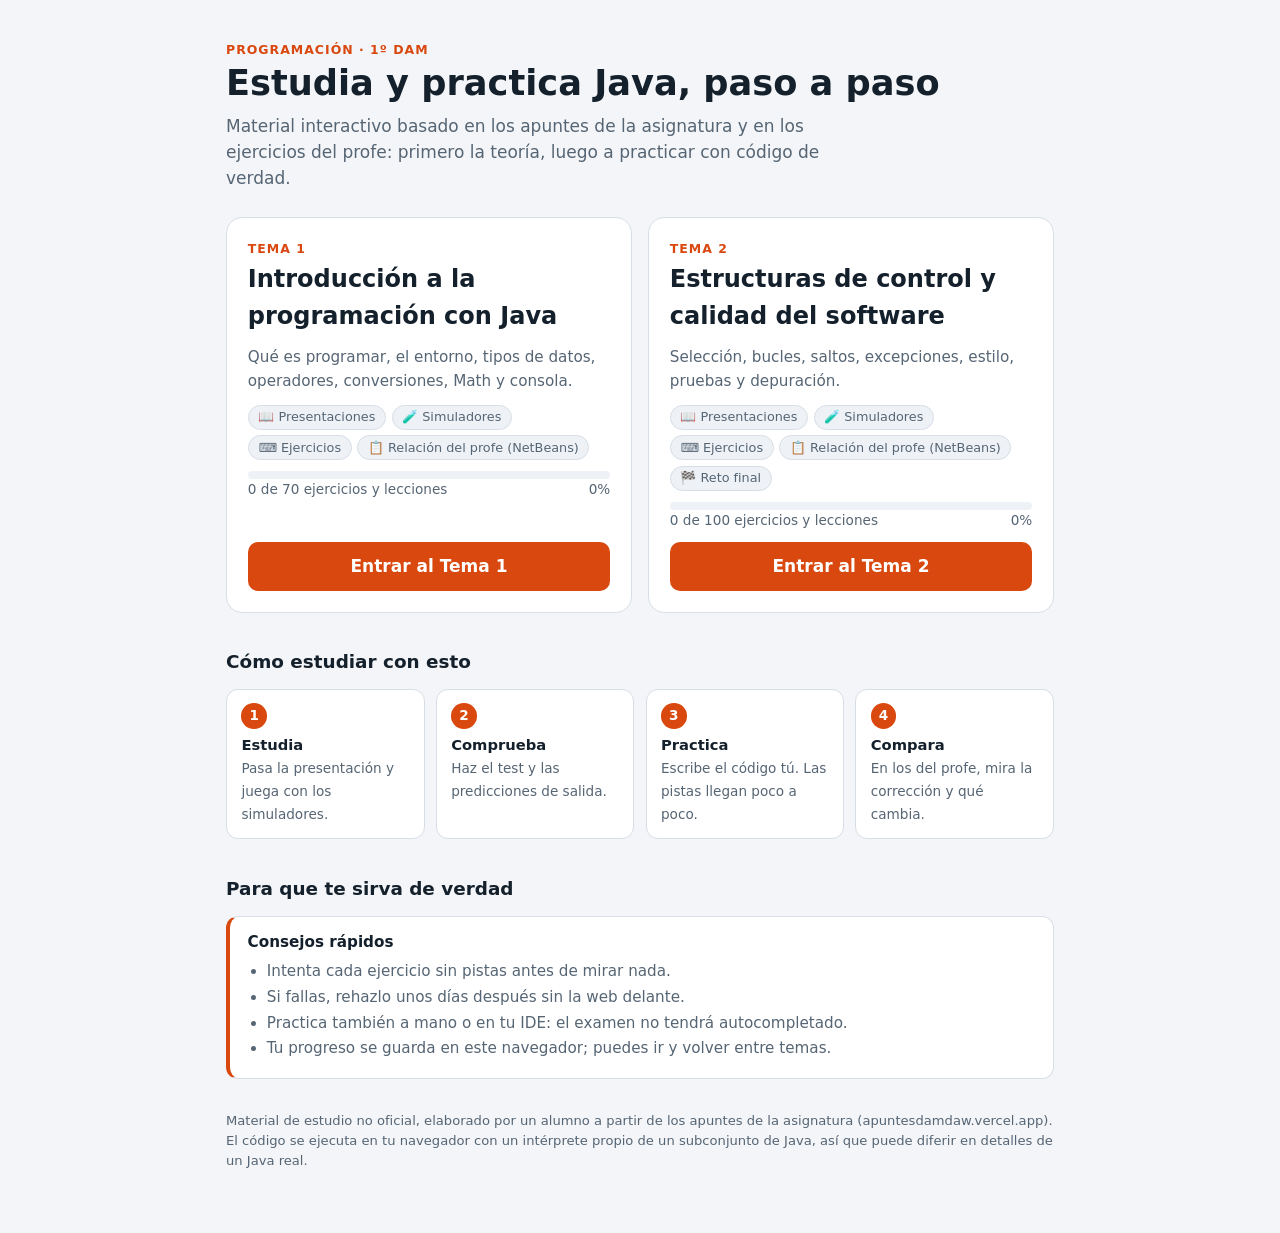
==== index.html @ 3f3ed9d2 "Add files via upload" ====
<!DOCTYPE html>
<html lang="es"><head><meta charset="utf-8"><meta name="viewport" content="width=device-width, initial-scale=1">
<title>Programación 1º DAM · Estudio interactivo</title>
<style>
:root{--bg:#f3f5f8;--surface:#fff;--soft:#eef2f6;--ink:#14202b;--muted:#566574;--line:#d7dee6;--accent:#d9480f;--ok:#2f9e44}
@media(prefers-color-scheme:dark){:root{--bg:#0d141b;--surface:#151f29;--soft:#1b2733;--ink:#e6edf3;--muted:#93a3b3;--line:#263543;--accent:#ff8a4c;--ok:#51cf66}}
*{box-sizing:border-box}body{margin:0;background:var(--bg);color:var(--ink);font:17px/1.55 system-ui,-apple-system,"Segoe UI",sans-serif}
main{max-width:860px;margin:0 auto;padding:2.5rem 16px 3rem}
.eyebrow{font-size:.78rem;font-weight:800;letter-spacing:.08em;text-transform:uppercase;color:var(--accent)}
h1{font-size:2.2rem;line-height:1.15;margin:.2rem 0 .6rem}
.lead{color:var(--muted);margin:0 0 1.6rem;max-width:60ch}
h2{font-size:1.15rem;margin:2.2rem 0 .8rem}
.themes{display:grid;gap:1rem;grid-template-columns:1fr 1fr}
@media(max-width:700px){.themes{grid-template-columns:1fr}h1{font-size:1.75rem}}
.tema{background:var(--surface);border:1px solid var(--line);border-radius:16px;padding:1.3rem;display:flex;flex-direction:column;gap:.7rem}
.tema h3{margin:0;font-size:1.5rem}.tema h3 small{display:block;font-size:.78rem;color:var(--accent);letter-spacing:.08em;text-transform:uppercase;margin-bottom:.15rem}
.tema p{margin:0;color:var(--muted);font-size:.95rem}
.chips{display:flex;flex-wrap:wrap;gap:.35rem}.chips span{background:var(--soft);border:1px solid var(--line);border-radius:999px;padding:.1rem .6rem;font-size:.8rem;color:var(--muted)}
.bar{height:8px;background:var(--soft);border-radius:99px;overflow:hidden}.bar i{display:block;height:100%;width:0;background:var(--ok);transition:width .4s}
.meta{display:flex;justify-content:space-between;font-size:.85rem;color:var(--muted)}
.btn{display:block;text-align:center;text-decoration:none;font-weight:700;padding:.7rem 1rem;border-radius:10px;background:var(--accent);color:#fff;margin-top:auto}
@media(prefers-color-scheme:dark){.btn{color:#1a1208}}
.btn:hover{filter:brightness(1.08)}
.flow{display:grid;grid-template-columns:repeat(4,1fr);gap:.7rem;counter-reset:s;padding:0;list-style:none;margin:0}
@media(max-width:700px){.flow{grid-template-columns:1fr 1fr}}
.flow li{counter-increment:s;background:var(--surface);border:1px solid var(--line);border-radius:12px;padding:.8rem .9rem;font-size:.92rem}
.flow li::before{content:counter(s);display:inline-grid;place-items:center;width:1.6rem;height:1.6rem;border-radius:50%;background:var(--accent);color:#fff;font-weight:800;font-size:.85rem;margin-bottom:.35rem}
.flow b{display:block}.flow span{color:var(--muted);font-size:.85rem}
.tips{background:var(--surface);border:1px solid var(--line);border-left:4px solid var(--accent);border-radius:12px;padding:.9rem 1.1rem;font-size:.95rem}
.tips ul{margin:.3rem 0 0;padding-left:1.2rem;color:var(--muted)}.tips li{margin:.15rem 0}.tips b{color:var(--ink)}
.foot{margin-top:2rem;font-size:.82rem;color:var(--muted)}
</style></head><body><main>
<div class="eyebrow">Programación · 1º DAM</div>
<h1>Estudia y practica Java, paso a paso</h1>
<p class="lead">Material interactivo basado en los apuntes de la asignatura y en los ejercicios del profe: primero la teoría, luego a practicar con código de verdad.</p>

<div class="themes">
 <section class="tema" data-key="t1" data-total="70">
  <h3><small>Tema 1</small>Introducción a la programación con Java</h3>
  <p>Qué es programar, el entorno, tipos de datos, operadores, conversiones, Math y consola.</p>
  <div class="chips"><span>📖 Presentaciones</span><span>🧪 Simuladores</span><span>⌨️ Ejercicios</span><span>📋 Relación del profe (NetBeans)</span></div>
  <div><div class="bar"><i></i></div><div class="meta"><span class="txt">0 de 70 ejercicios y lecciones</span><span class="pct">0%</span></div></div>
  <a class="btn" href="tema1.html">Entrar al Tema 1</a>
 </section>
 <section class="tema" data-key="t2" data-total="100">
  <h3><small>Tema 2</small>Estructuras de control y calidad del software</h3>
  <p>Selección, bucles, saltos, excepciones, estilo, pruebas y depuración.</p>
  <div class="chips"><span>📖 Presentaciones</span><span>🧪 Simuladores</span><span>⌨️ Ejercicios</span><span>📋 Relación del profe (NetBeans)</span><span>🏁 Reto final</span></div>
  <div><div class="bar"><i></i></div><div class="meta"><span class="txt">0 de 100 ejercicios y lecciones</span><span class="pct">0%</span></div></div>
  <a class="btn" href="tema2.html">Entrar al Tema 2</a>
 </section>
</div>

<h2>Cómo estudiar con esto</h2>
<ol class="flow">
 <li><b>Estudia</b><span>Pasa la presentación y juega con los simuladores.</span></li>
 <li><b>Comprueba</b><span>Haz el test y las predicciones de salida.</span></li>
 <li><b>Practica</b><span>Escribe el código tú. Las pistas llegan poco a poco.</span></li>
 <li><b>Compara</b><span>En los del profe, mira la corrección y qué cambia.</span></li>
</ol>

<h2>Para que te sirva de verdad</h2>
<div class="tips"><b>Consejos rápidos</b><ul>
 <li>Intenta cada ejercicio sin pistas antes de mirar nada.</li>
 <li>Si fallas, rehazlo unos días después sin la web delante.</li>
 <li>Practica también a mano o en tu IDE: el examen no tendrá autocompletado.</li>
 <li>Tu progreso se guarda en este navegador; puedes ir y volver entre temas.</li>
</ul></div>

<p class="foot">Material de estudio no oficial, elaborado por un alumno a partir de los apuntes de la asignatura (apuntesdamdaw.vercel.app). El código se ejecuta en tu navegador con un intérprete propio de un subconjunto de Java, así que puede diferir en detalles de un Java real.</p>
</main>
<script>
document.querySelectorAll('.tema').forEach(function(t){
  var n=0,tot=+t.dataset.total;
  try{var sm=JSON.parse(localStorage.getItem('dam-sum-'+t.dataset.key)||'null');if(sm){n=sm.d;tot=sm.t;}}catch(e){}
  n=Math.min(n,tot);var p=Math.round(100*n/tot);
  t.querySelector('.bar i').style.width=p+'%';t.querySelector('.txt').textContent=n+' de '+tot+' ejercicios y lecciones';t.querySelector('.pct').textContent=p+'%';
  if(n>0)t.querySelector('.btn').textContent='Continuar el '+t.querySelector('small').textContent;
});
</script></body></html>
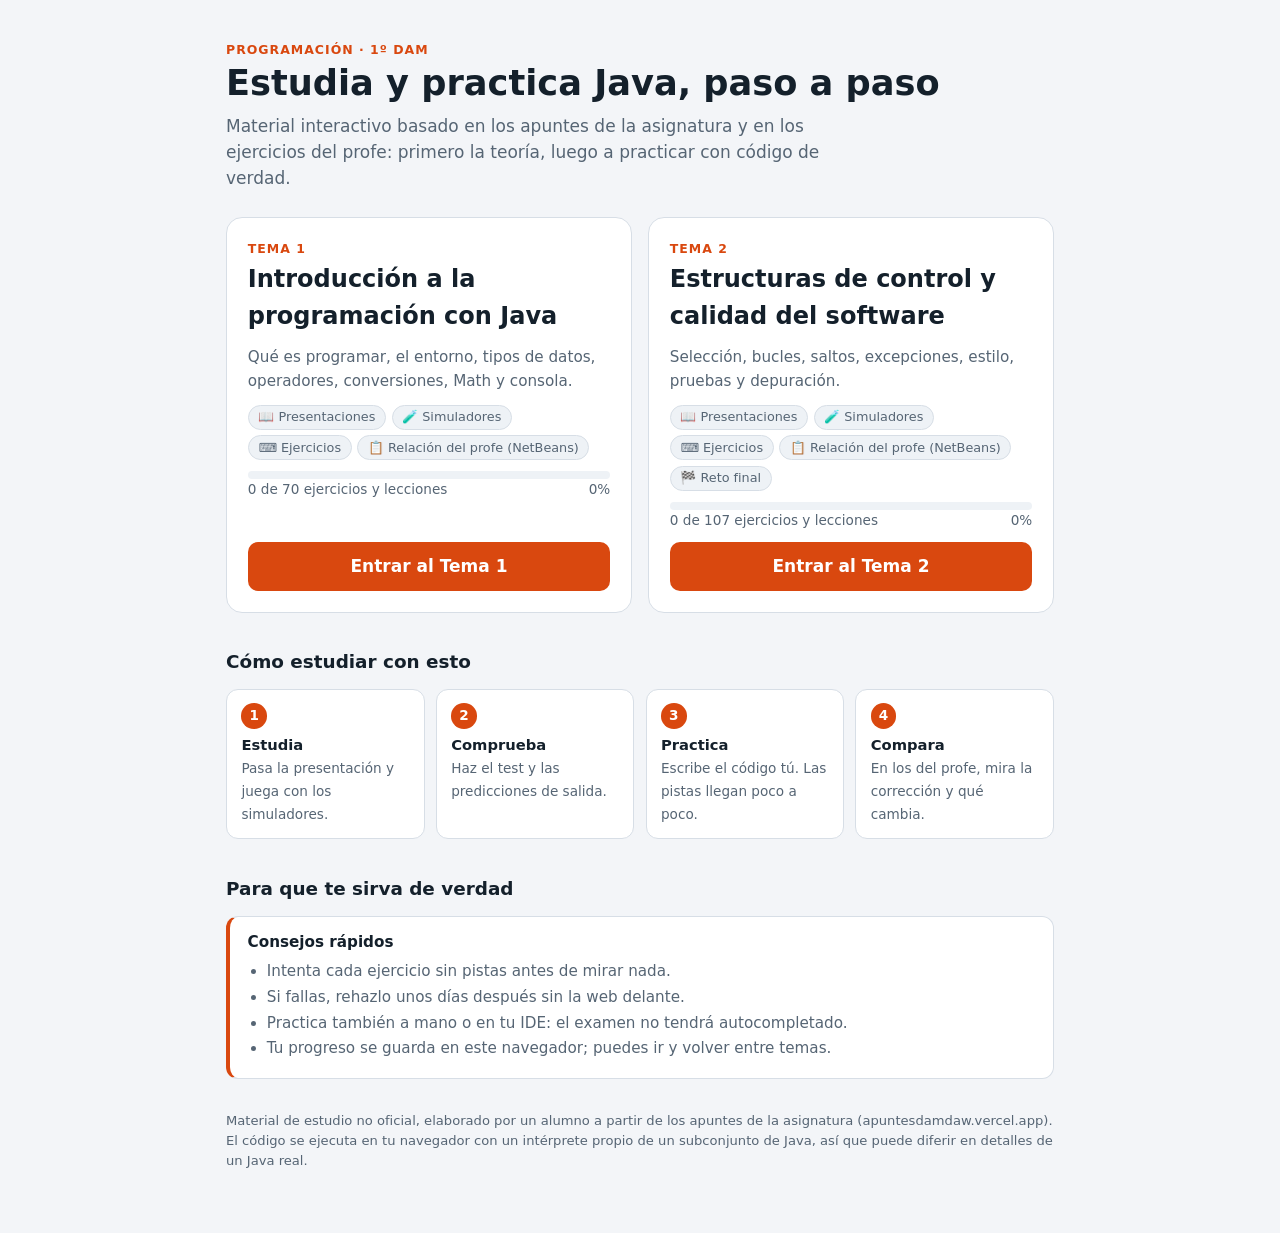
==== commit 9d6d09b2: "Add files via upload" ====
--- a/index.html
+++ b/index.html
@@ -42,11 +42,11 @@
   <div><div class="bar"><i></i></div><div class="meta"><span class="txt">0 de 70 ejercicios y lecciones</span><span class="pct">0%</span></div></div>
   <a class="btn" href="tema1.html">Entrar al Tema 1</a>
  </section>
- <section class="tema" data-key="t2" data-total="100">
+ <section class="tema" data-key="t2" data-total="107">
   <h3><small>Tema 2</small>Estructuras de control y calidad del software</h3>
   <p>Selección, bucles, saltos, excepciones, estilo, pruebas y depuración.</p>
   <div class="chips"><span>📖 Presentaciones</span><span>🧪 Simuladores</span><span>⌨️ Ejercicios</span><span>📋 Relación del profe (NetBeans)</span><span>🏁 Reto final</span></div>
-  <div><div class="bar"><i></i></div><div class="meta"><span class="txt">0 de 100 ejercicios y lecciones</span><span class="pct">0%</span></div></div>
+  <div><div class="bar"><i></i></div><div class="meta"><span class="txt">0 de 107 ejercicios y lecciones</span><span class="pct">0%</span></div></div>
   <a class="btn" href="tema2.html">Entrar al Tema 2</a>
  </section>
 </div>
